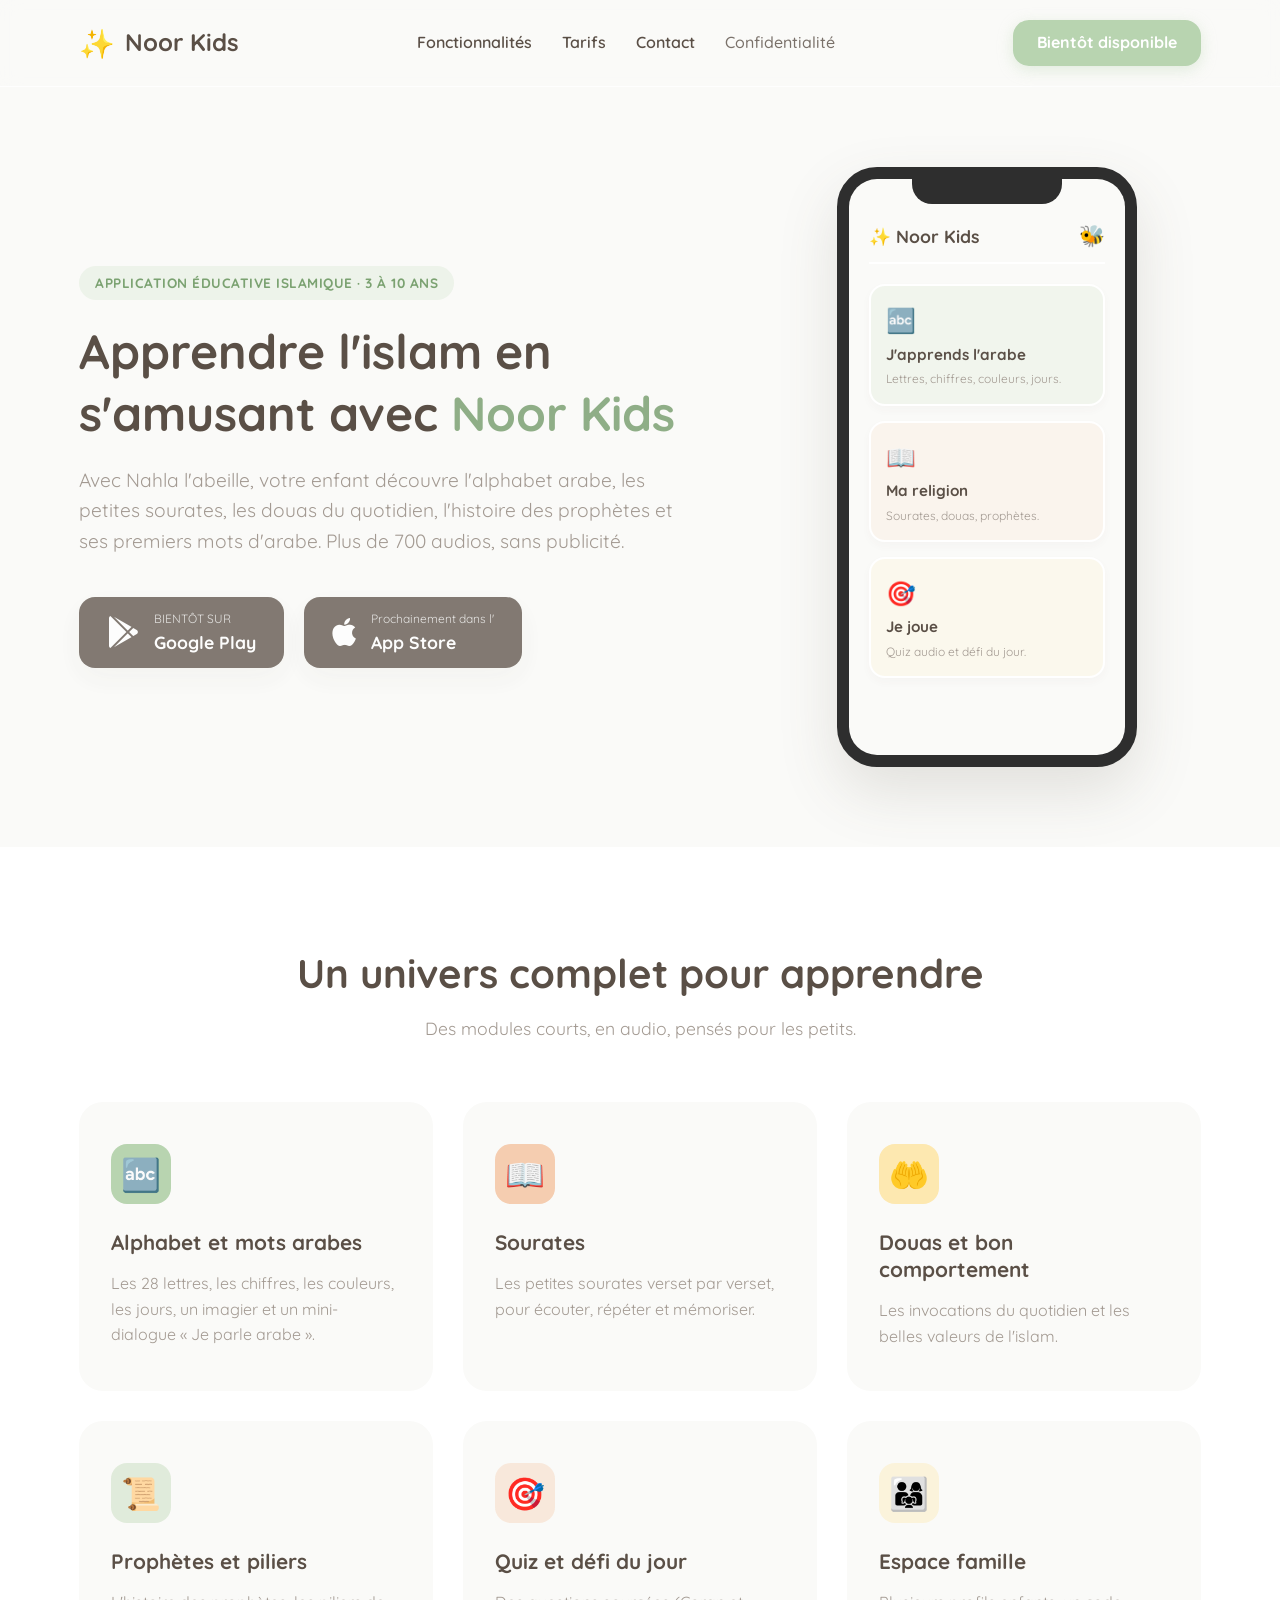
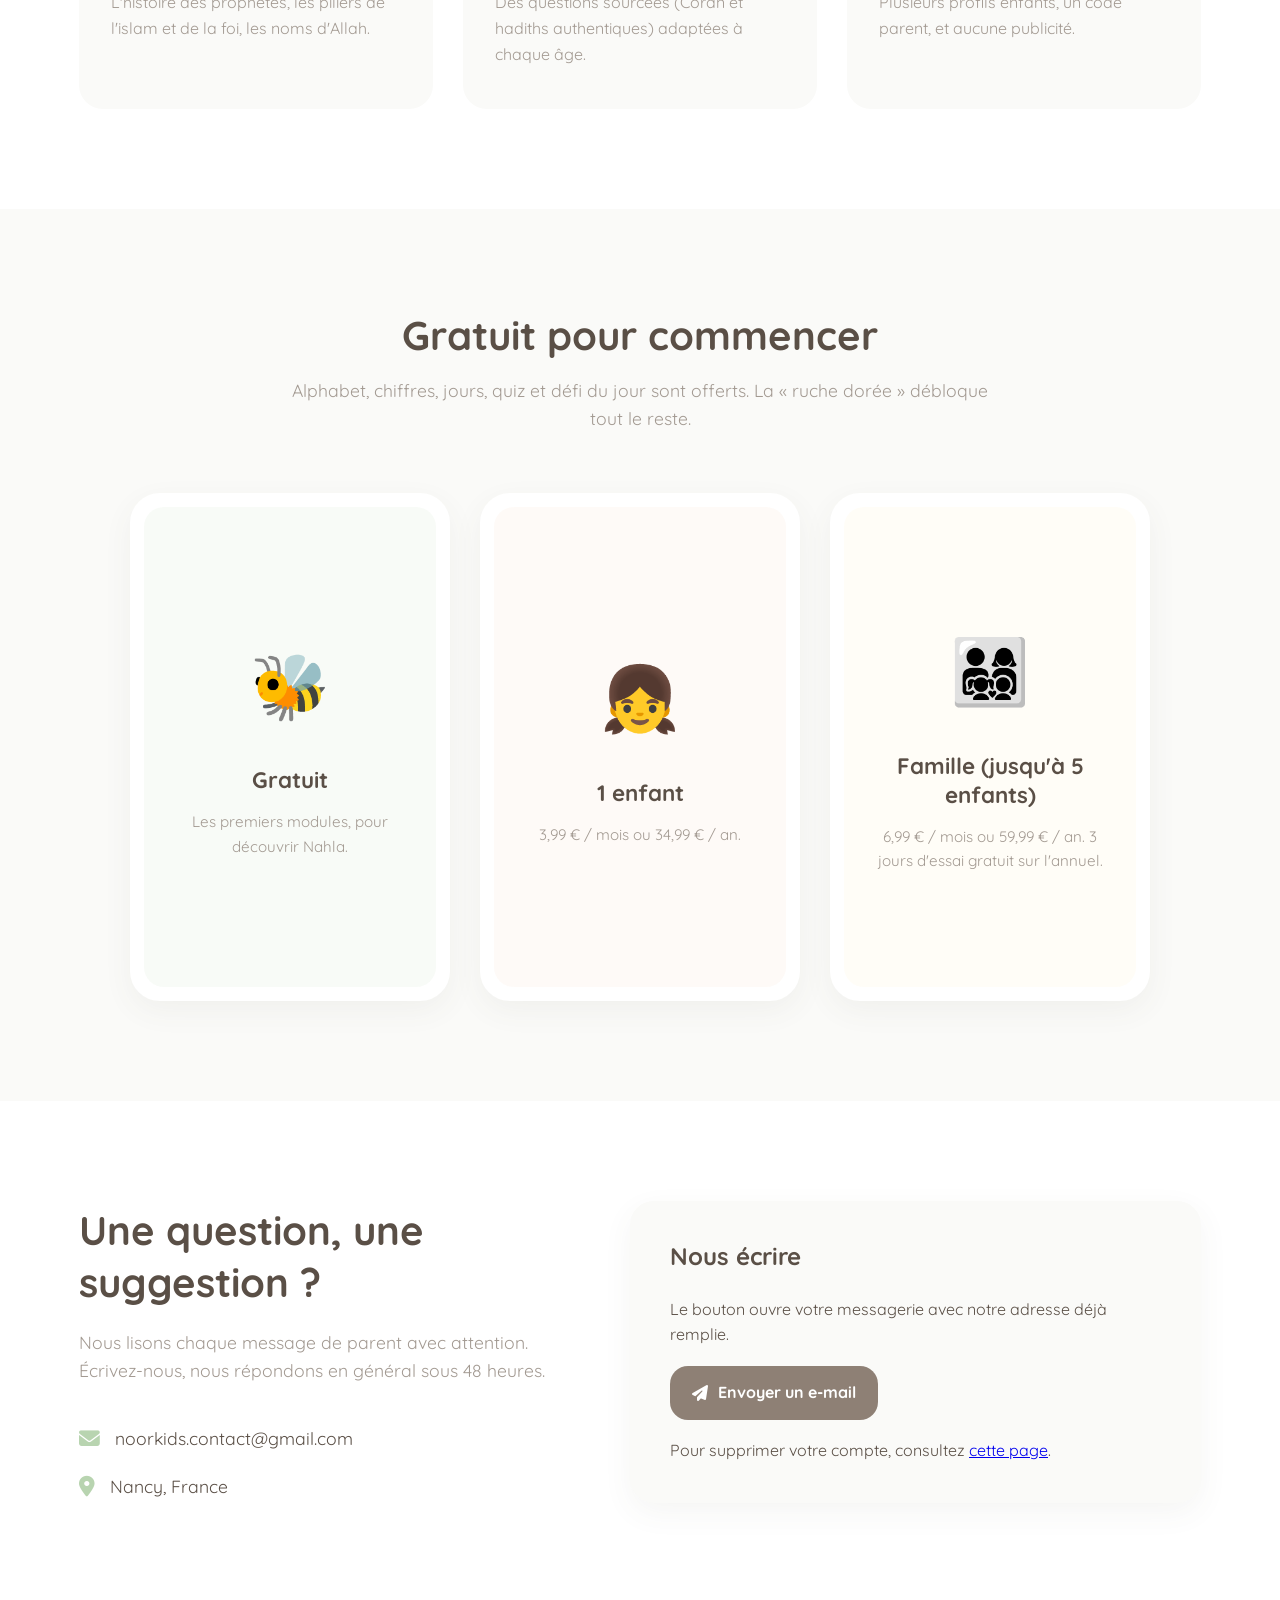
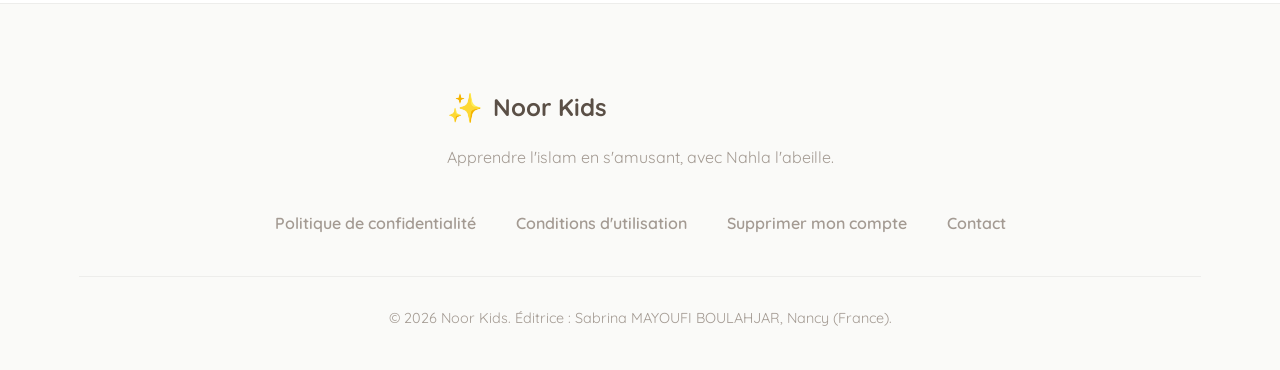
==== index.html @ 3c6b6955 "Site Noor Kids" ====
<!DOCTYPE html>
<html lang="fr">
<head>
    <meta charset="UTF-8">
    <meta name="viewport" content="width=device-width, initial-scale=1.0">
    <title>Noor Kids – Apprendre l'islam en s'amusant</title>
    <meta name="description" content="Noor Kids, l'application éducative pour les enfants de 3 à 10 ans : alphabet arabe, sourates, douas, prophètes, quiz audio. Sans publicité.">
    <link rel="preconnect" href="https://fonts.googleapis.com">
    <link rel="preconnect" href="https://fonts.gstatic.com" crossorigin>
    <link href="https://fonts.googleapis.com/css2?family=Quicksand:wght@500;600;700&display=swap" rel="stylesheet">
    <link rel="stylesheet" href="https://cdnjs.cloudflare.com/ajax/libs/font-awesome/6.4.0/css/all.min.css">
    <link rel="stylesheet" href="style.css">
</head>
<body>
    <header>
        <div class="container">
            <a href="index.html" class="logo" style="text-decoration:none">
                <div class="logo-icon">✨</div>
                <h1>Noor Kids</h1>
            </a>
            <nav>
                <a href="index.html#features">Fonctionnalités</a>
                <a href="index.html#tarifs">Tarifs</a>
                <a href="index.html#support">Contact</a>
                <a href="privacy.html" class="nav-link-secondary">Confidentialité</a>
            </nav>
            <a href="index.html#download" class="btn-cta-nav">Bientôt disponible</a>
        </div>
    </header>

    <section class="hero">
        <div class="container">
            <div class="hero-content">
                <span class="badge">Application éducative islamique · 3 à 10 ans</span>
                <h2>Apprendre l'islam en s'amusant avec <span>Noor Kids</span></h2>
                <p>Avec Nahla l'abeille, votre enfant découvre l'alphabet arabe, les petites sourates, les douas du quotidien, l'histoire des prophètes et ses premiers mots d'arabe. Plus de 700 audios, sans publicité.</p>
                <div class="hero-actions" id="download">
                    <span class="btn-playstore store-soon">
                        <i class="fab fa-google-play"></i>
                        <div class="btn-text"><span>BIENTÔT SUR</span><strong>Google Play</strong></div>
                    </span>
                    <span class="btn-appstore store-soon">
                        <i class="fab fa-apple"></i>
                        <div class="btn-text"><span>Prochainement dans l'</span><strong>App Store</strong></div>
                    </span>
                </div>
            </div>
            <div class="hero-image">
                <div class="phone-mockup">
                    <div class="phone-screen">
                        <div class="app-header">
                            <span class="app-title">✨ Noor Kids</span>
                            <div class="app-avatar">🐝</div>
                        </div>
                        <div class="app-body">
                            <div class="app-card card-green"><span class="card-icon">🔤</span><h3>J'apprends l'arabe</h3><p>Lettres, chiffres, couleurs, jours.</p></div>
                            <div class="app-card card-peach"><span class="card-icon">📖</span><h3>Ma religion</h3><p>Sourates, douas, prophètes.</p></div>
                            <div class="app-card card-honey"><span class="card-icon">🎯</span><h3>Je joue</h3><p>Quiz audio et défi du jour.</p></div>
                        </div>
                    </div>
                </div>
            </div>
        </div>
    </section>

    <section id="features" class="features">
        <div class="container">
            <div class="section-title">
                <h2>Un univers complet pour apprendre</h2>
                <p>Des modules courts, en audio, pensés pour les petits.</p>
            </div>
            <div class="features-grid">
                <div class="feature-card"><div class="feature-icon bg-green">🔤</div><h3>Alphabet et mots arabes</h3><p>Les 28 lettres, les chiffres, les couleurs, les jours, un imagier et un mini-dialogue « Je parle arabe ».</p></div>
                <div class="feature-card"><div class="feature-icon bg-peach">📖</div><h3>Sourates</h3><p>Les petites sourates verset par verset, pour écouter, répéter et mémoriser.</p></div>
                <div class="feature-card"><div class="feature-icon bg-honey">🤲</div><h3>Douas et bon comportement</h3><p>Les invocations du quotidien et les belles valeurs de l'islam.</p></div>
                <div class="feature-card"><div class="feature-icon bg-green-light">📜</div><h3>Prophètes et piliers</h3><p>L'histoire des prophètes, les piliers de l'islam et de la foi, les noms d'Allah.</p></div>
                <div class="feature-card"><div class="feature-icon bg-peach-light">🎯</div><h3>Quiz et défi du jour</h3><p>Des questions sourcées (Coran et hadiths authentiques) adaptées à chaque âge.</p></div>
                <div class="feature-card"><div class="feature-icon bg-honey-light">👨‍👩‍👧</div><h3>Espace famille</h3><p>Plusieurs profils enfants, un code parent, et aucune publicité.</p></div>
            </div>
        </div>
    </section>

    <section id="tarifs" class="screenshots">
        <div class="container">
            <div class="section-title">
                <h2>Gratuit pour commencer</h2>
                <p>Alphabet, chiffres, jours, quiz et défi du jour sont offerts. La « ruche dorée » débloque tout le reste.</p>
            </div>
            <div class="screenshots-slider">
                <div class="screenshot-item"><div class="mockup-frame"><div class="screenshot-content bg-green-soft"><span class="screen-emoji">🐝</span><h4>Gratuit</h4><p>Les premiers modules, pour découvrir Nahla.</p></div></div></div>
                <div class="screenshot-item"><div class="mockup-frame"><div class="screenshot-content bg-peach-soft"><span class="screen-emoji">👧</span><h4>1 enfant</h4><p>3,99 € / mois ou 34,99 € / an.</p></div></div></div>
                <div class="screenshot-item"><div class="mockup-frame"><div class="screenshot-content bg-honey-soft"><span class="screen-emoji">👨‍👩‍👧‍👦</span><h4>Famille (jusqu'à 5 enfants)</h4><p>6,99 € / mois ou 59,99 € / an. 3 jours d'essai gratuit sur l'annuel.</p></div></div></div>
            </div>
        </div>
    </section>

    <section id="support" class="support">
        <div class="container">
            <div class="support-wrapper">
                <div class="support-info">
                    <h2>Une question, une suggestion ?</h2>
                    <p>Nous lisons chaque message de parent avec attention. Écrivez-nous, nous répondons en général sous 48 heures.</p>
                    <div class="contact-details">
                        <div class="contact-item"><i class="fas fa-envelope"></i><span>noorkids.contact@gmail.com</span></div>
                        <div class="contact-item"><i class="fas fa-map-marker-alt"></i><span>Nancy, France</span></div>
                    </div>
                </div>
                <div class="support-form">
                    <h3>Nous écrire</h3>
                    <p style="margin-bottom:18px">Le bouton ouvre votre messagerie avec notre adresse déjà remplie.</p>
                    <a class="btn-mail" href="mailto:noorkids.contact@gmail.com?subject=Noor%20Kids"><i class="fas fa-paper-plane"></i> Envoyer un e-mail</a>
                    <p style="margin-top:18px">Pour supprimer votre compte, consultez <a href="suppression-compte.html">cette page</a>.</p>
                </div>
            </div>
        </div>
    </section>

    <footer>
        <div class="container">
            <div class="footer-brand">
                <div class="logo">
                    <div class="logo-icon">✨</div>
                    <h2>Noor Kids</h2>
                </div>
                <p>Apprendre l'islam en s'amusant, avec Nahla l'abeille.</p>
            </div>
            <div class="footer-links">
                <a href="privacy.html">Politique de confidentialité</a>
                <a href="terms.html">Conditions d'utilisation</a>
                <a href="suppression-compte.html">Supprimer mon compte</a>
                <a href="index.html#support">Contact</a>
            </div>
            <div class="footer-copy">
                <p>&copy; 2026 Noor Kids. Éditrice : Sabrina MAYOUFI BOULAHJAR, Nancy (France).</p>
            </div>
        </div>
    </footer>
</body>
</html>
---- style.css ----
/* Reset and General Styles */
* {
    margin: 0;
    padding: 0;
    box-sizing: border-box;
}

:root {
    --color-green: #b8d4b0;
    --color-peach: #f5cdb0;
    --color-honey: #fde8b0;
    --color-taupe: #8e8075;
    
    --color-white: #ffffff;
    --color-offwhite: #fafaf8;
    --color-text: #5a4f46;
    --color-text-light: #a39a92;
    
    --color-success: #b8d4b0;
    --color-warning: #f0a830;
    --color-error: #e07060;
    
    --font-main: 'Quicksand', sans-serif;
    --border-radius-lg: 24px;
    --border-radius-md: 16px;
    --transition-smooth: all 0.3s cubic-bezier(0.4, 0, 0.2, 1);
    --shadow-soft: 0 10px 30px rgba(90, 79, 70, 0.06);
    --shadow-hover: 0 20px 40px rgba(90, 79, 70, 0.12);
}

html {
    scroll-behavior: smooth;
}

body {
    font-family: var(--font-main);
    color: var(--color-text);
    background-color: var(--color-offwhite);
    line-height: 1.6;
    overflow-x: hidden;
}

.container {
    width: 90%;
    max-width: 1200px;
    margin: 0 auto;
    padding: 0 15px;
}

/* Typography */
h1, h2, h3, h4 {
    font-weight: 700;
    line-height: 1.3;
}

/* Header & Navigation */
header {
    background-color: rgba(250, 250, 248, 0.85);
    backdrop-filter: blur(10px);
    position: sticky;
    top: 0;
    z-index: 1000;
    padding: 20px 0;
    border-bottom: 1px solid rgba(255, 255, 255, 0.8);
    transition: var(--transition-smooth);
}

header .container {
    display: flex;
    justify-content: space-between;
    align-items: center;
}

.logo {
    display: flex;
    align-items: center;
    gap: 10px;
    text-decoration: none;
    color: var(--color-text);
}

.logo-icon {
    font-size: 1.8rem;
    animation: float 3s ease-in-out infinite;
}

.logo h1 {
    font-size: 1.5rem;
    color: var(--color-text);
}

nav {
    display: flex;
    gap: 30px;
    align-items: center;
}

nav a {
    text-decoration: none;
    color: var(--color-text);
    font-weight: 600;
    font-size: 1rem;
    transition: var(--transition-smooth);
    position: relative;
}

nav a::after {
    content: '';
    position: absolute;
    width: 0;
    height: 3px;
    bottom: -5px;
    left: 0;
    background-color: var(--color-green);
    border-radius: 2px;
    transition: var(--transition-smooth);
}

nav a:hover::after {
    width: 100%;
}

nav a:hover {
    color: var(--color-taupe);
}

.nav-link-secondary {
    opacity: 0.8;
    font-weight: 500;
}

.btn-cta-nav {
    background-color: var(--color-green);
    color: var(--color-white);
    text-decoration: none;
    padding: 10px 24px;
    border-radius: var(--border-radius-md);
    font-weight: 700;
    transition: var(--transition-smooth);
    box-shadow: 0 4px 15px rgba(184, 212, 176, 0.4);
}

.btn-cta-nav:hover {
    background-color: #a4c49b;
    transform: translateY(-2px);
    box-shadow: 0 6px 20px rgba(184, 212, 176, 0.6);
}

/* Hero Section */
.hero {
    padding: 80px 0;
    position: relative;
    overflow: hidden;
}

.hero .container {
    display: flex;
    align-items: center;
    gap: 50px;
}

.hero-content {
    flex: 1.2;
}

.badge {
    display: inline-block;
    background-color: rgba(184, 212, 176, 0.2);
    color: #7ba271;
    padding: 6px 16px;
    border-radius: 50px;
    font-weight: 700;
    font-size: 0.85rem;
    margin-bottom: 20px;
    text-transform: uppercase;
    letter-spacing: 0.5px;
}

.hero-content h2 {
    font-size: 3rem;
    margin-bottom: 20px;
    color: var(--color-text);
}

.hero-content h2 span {
    color: #8fae87;
    position: relative;
}

.hero-content p {
    font-size: 1.2rem;
    color: var(--color-text-light);
    margin-bottom: 40px;
    max-width: 600px;
}

.hero-actions {
    display: flex;
    gap: 20px;
}

.btn-appstore, .btn-playstore {
    display: flex;
    align-items: center;
    background-color: var(--color-text);
    color: var(--color-white);
    text-decoration: none;
    padding: 12px 28px;
    border-radius: var(--border-radius-md);
    gap: 15px;
    transition: var(--transition-smooth);
    box-shadow: var(--shadow-soft);
}

.btn-appstore:hover, .btn-playstore:hover {
    background-color: var(--color-taupe);
    transform: translateY(-3px);
    box-shadow: var(--shadow-hover);
}

.btn-appstore i, .btn-playstore i {
    font-size: 2rem;
}

.btn-text {
    display: flex;
    flex-direction: column;
}

.btn-text span {
    font-size: 0.75rem;
    opacity: 0.8;
}

.btn-text strong {
    font-size: 1.1rem;
    font-weight: 700;
}

.hero-image {
    flex: 0.8;
    display: flex;
    justify-content: center;
}

/* Phone Mockup */
.phone-mockup {
    width: 300px;
    height: 600px;
    background-color: #1e1e1e;
    border: 12px solid #2e2e2e;
    border-radius: 40px;
    box-shadow: 0 25px 60px rgba(90, 79, 70, 0.15);
    position: relative;
    overflow: hidden;
}

.phone-mockup::before {
    content: '';
    position: absolute;
    top: 0;
    left: 50%;
    transform: translateX(-50%);
    width: 150px;
    height: 25px;
    background-color: #2e2e2e;
    border-bottom-left-radius: 20px;
    border-bottom-right-radius: 20px;
    z-index: 10;
}

.phone-screen {
    width: 100%;
    height: 100%;
    background-color: var(--color-offwhite);
    padding: 40px 20px 20px 20px;
    display: flex;
    flex-direction: column;
    gap: 20px;
    overflow: hidden;
}

.app-header {
    display: flex;
    justify-content: space-between;
    align-items: center;
    border-bottom: 2px solid var(--color-white);
    padding-bottom: 10px;
}

.app-title {
    font-weight: 700;
    font-size: 1.1rem;
}

.app-avatar {
    font-size: 1.3rem;
}

.app-body {
    display: flex;
    flex-direction: column;
    gap: 15px;
}

.app-card {
    background-color: var(--color-white);
    border-radius: var(--border-radius-md);
    padding: 15px;
    box-shadow: 0 4px 10px rgba(90, 79, 70, 0.03);
    border: 2px solid var(--color-white);
    transition: var(--transition-smooth);
}

.app-card h3 {
    font-size: 0.95rem;
    margin: 5px 0;
}

.app-card p {
    font-size: 0.75rem;
    color: var(--color-text-light);
}

.card-icon {
    font-size: 1.5rem;
}

.card-green {
    background-color: rgba(184, 212, 176, 0.15);
}

.card-peach {
    background-color: rgba(245, 205, 176, 0.15);
}

.card-honey {
    background-color: rgba(253, 232, 176, 0.15);
}

/* Features Section */
.features {
    padding: 100px 0;
    background-color: var(--color-white);
}

.section-title {
    text-align: center;
    max-width: 700px;
    margin: 0 auto 60px auto;
}

.section-title h2 {
    font-size: 2.5rem;
    margin-bottom: 15px;
    color: var(--color-text);
}

.section-title p {
    font-size: 1.1rem;
    color: var(--color-text-light);
}

.features-grid {
    display: grid;
    grid-template-columns: repeat(auto-fit, minmax(320px, 1fr));
    gap: 30px;
}

.feature-card {
    background-color: var(--color-offwhite);
    border-radius: var(--border-radius-lg);
    padding: 40px 30px;
    transition: var(--transition-smooth);
    border: 2px solid transparent;
}

.feature-card:hover {
    transform: translateY(-5px);
    border-color: rgba(184, 212, 176, 0.3);
    box-shadow: var(--shadow-hover);
}

.feature-icon {
    width: 60px;
    height: 60px;
    border-radius: var(--border-radius-md);
    display: flex;
    align-items: center;
    justify-content: center;
    font-size: 2rem;
    margin-bottom: 25px;
}

.bg-green { background-color: var(--color-green); }
.bg-peach { background-color: var(--color-peach); }
.bg-honey { background-color: var(--color-honey); }

.bg-green-light { background-color: rgba(184, 212, 176, 0.4); }
.bg-peach-light { background-color: rgba(245, 205, 176, 0.4); }
.bg-honey-light { background-color: rgba(253, 232, 176, 0.4); }

.feature-card h3 {
    font-size: 1.3rem;
    margin-bottom: 15px;
}

.feature-card p {
    color: var(--color-text-light);
    font-size: 1rem;
}

/* Screenshots Section */
.screenshots {
    padding: 100px 0;
    background-color: var(--color-offwhite);
}

.screenshots-slider {
    display: flex;
    justify-content: center;
    gap: 30px;
    flex-wrap: wrap;
    margin-top: 40px;
}

.screenshot-item {
    flex: 1;
    min-width: 280px;
    max-width: 320px;
}

.mockup-frame {
    background-color: var(--color-white);
    border-radius: 30px;
    padding: 12px;
    box-shadow: var(--shadow-soft);
    border: 2px solid var(--color-white);
}

.screenshot-content {
    height: 480px;
    border-radius: 20px;
    display: flex;
    flex-direction: column;
    justify-content: center;
    align-items: center;
    text-align: center;
    padding: 30px;
    color: var(--color-text);
}

.bg-green-soft { background-color: rgba(184, 212, 176, 0.1); }
.bg-peach-soft { background-color: rgba(245, 205, 176, 0.1); }
.bg-honey-soft { background-color: rgba(253, 232, 176, 0.1); }

.screen-emoji {
    font-size: 4rem;
    margin-bottom: 30px;
    animation: pulse 2s infinite alternate;
}

.screenshot-content h4 {
    font-size: 1.4rem;
    margin-bottom: 15px;
}

.screenshot-content p {
    font-size: 0.95rem;
    color: var(--color-text-light);
}

/* Support & Contact Section */
.support {
    padding: 100px 0;
    background-color: var(--color-white);
}

.support-wrapper {
    display: flex;
    gap: 60px;
    align-items: center;
}

.support-info {
    flex: 1;
}

.support-info h2 {
    font-size: 2.5rem;
    margin-bottom: 20px;
}

.support-info p {
    font-size: 1.1rem;
    color: var(--color-text-light);
    margin-bottom: 40px;
}

.contact-details {
    display: flex;
    flex-direction: column;
    gap: 20px;
}

.contact-item {
    display: flex;
    align-items: center;
    gap: 15px;
    font-size: 1.1rem;
}

.contact-item i {
    color: var(--color-green);
    font-size: 1.3rem;
}

.support-form {
    flex: 1;
    background-color: var(--color-offwhite);
    padding: 40px;
    border-radius: var(--border-radius-lg);
    box-shadow: var(--shadow-soft);
}

.support-form h3 {
    margin-bottom: 25px;
    font-size: 1.5rem;
}

.form-group {
    margin-bottom: 20px;
}

.form-group label {
    display: block;
    font-weight: 600;
    margin-bottom: 8px;
    font-size: 0.9rem;
}

.form-group input, .form-group textarea {
    width: 100%;
    padding: 12px 16px;
    border-radius: var(--border-radius-md);
    border: 2px solid transparent;
    background-color: var(--color-white);
    font-family: var(--font-main);
    font-size: 1rem;
    color: var(--color-text);
    outline: none;
    transition: var(--transition-smooth);
}

.form-group input:focus, .form-group textarea:focus {
    border-color: var(--color-green);
    box-shadow: 0 0 10px rgba(184, 212, 176, 0.2);
}

.btn-submit {
    width: 100%;
    background-color: var(--color-green);
    color: var(--color-white);
    border: none;
    padding: 14px;
    border-radius: var(--border-radius-md);
    font-size: 1.1rem;
    font-weight: 700;
    cursor: pointer;
    font-family: var(--font-main);
    transition: var(--transition-smooth);
    box-shadow: 0 4px 15px rgba(184, 212, 176, 0.4);
}

.btn-submit:hover {
    background-color: #a4c49b;
    transform: translateY(-2px);
    box-shadow: 0 6px 20px rgba(184, 212, 176, 0.6);
}

/* Footer */
footer {
    background-color: var(--color-offwhite);
    padding: 80px 0 40px 0;
    border-top: 1px solid rgba(0, 0, 0, 0.05);
}

footer .container {
    display: flex;
    flex-direction: column;
    align-items: center;
    gap: 40px;
}

.footer-brand {
    text-align: center;
    max-width: 500px;
}

.footer-brand p {
    margin-top: 15px;
    color: var(--color-text-light);
}

.footer-links {
    display: flex;
    gap: 40px;
    flex-wrap: wrap;
    justify-content: center;
}

.footer-links a {
    text-decoration: none;
    color: var(--color-text-light);
    font-weight: 600;
    transition: var(--transition-smooth);
}

.footer-links a:hover {
    color: var(--color-text);
}

.footer-copy {
    border-top: 1px solid rgba(0, 0, 0, 0.05);
    width: 100%;
    padding-top: 30px;
    text-align: center;
    font-size: 0.9rem;
    color: var(--color-text-light);
}

/* Animations */
@keyframes float {
    0% { transform: translateY(0px); }
    50% { transform: translateY(-10px); }
    100% { transform: translateY(0px); }
}

@keyframes pulse {
    0% { transform: scale(1); }
    100% { transform: scale(1.08); }
}

/* Responsive Design */
@media (max-width: 992px) {
    .hero .container {
        flex-direction: column;
        text-align: center;
    }
    
    .hero-content p {
        margin-left: auto;
        margin-right: auto;
    }
    
    .hero-actions {
        justify-content: center;
    }
    
    .support-wrapper {
        flex-direction: column;
        gap: 40px;
    }
    
    .support-info {
        text-align: center;
    }
    
    .contact-details {
        align-items: center;
    }
}

@media (max-width: 768px) {
    header .container {
        flex-direction: column;
        gap: 20px;
    }
    
    nav {
        gap: 15px;
        flex-wrap: wrap;
        justify-content: center;
    }
    
    .hero-content h2 {
        font-size: 2.2rem;
    }
    
    .hero-actions {
        flex-direction: column;
        align-items: center;
    }
    
    .btn-appstore, .btn-playstore {
        width: 100%;
        max-width: 280px;
        justify-content: center;
    }
}

/* ===== Pages légales (confidentialité, conditions, suppression) ===== */
.page-content { padding: 70px 0; background-color: var(--color-white); }
.page-content h1 { margin-bottom: 10px; }
.page-content h2 { margin-top: 38px; margin-bottom: 14px; color: var(--color-text); }
.page-content p, .page-content ul, .page-content ol { margin-bottom: 18px; font-size: 1.05rem; color: var(--color-text-light); line-height: 1.7; }
.page-content ul, .page-content ol { padding-left: 22px; }
.page-content li { margin-bottom: 8px; }
.page-content table { width: 100%; border-collapse: collapse; margin-bottom: 22px; font-size: 0.98rem; }
.page-content th, .page-content td { text-align: left; padding: 10px 12px; border-bottom: 1px solid #eee6df; vertical-align: top; color: var(--color-text-light); }
.page-content th { color: var(--color-text); background: rgba(253, 232, 176, 0.35); }
.updated { font-weight: 700; color: var(--color-text); }
.back-home { display: inline-flex; align-items: center; gap: 10px; color: var(--color-green); text-decoration: none; font-weight: 700; margin-bottom: 26px; }
.back-home:hover { color: var(--color-taupe); }
.note-box { background: rgba(253, 232, 176, 0.45); border-radius: 18px; padding: 18px 20px; margin: 20px 0; color: var(--color-text); }
.btn-mail { display: inline-flex; align-items: center; gap: 10px; background: var(--color-taupe, #8e8075); color: #fff; padding: 14px 22px; border-radius: 18px; text-decoration: none; font-weight: 700; }
.btn-mail:hover { opacity: 0.9; }
.store-soon { opacity: 0.75; cursor: default; }
@media (max-width: 640px) { .page-content { padding: 40px 0; } .page-content table { font-size: 0.9rem; } }
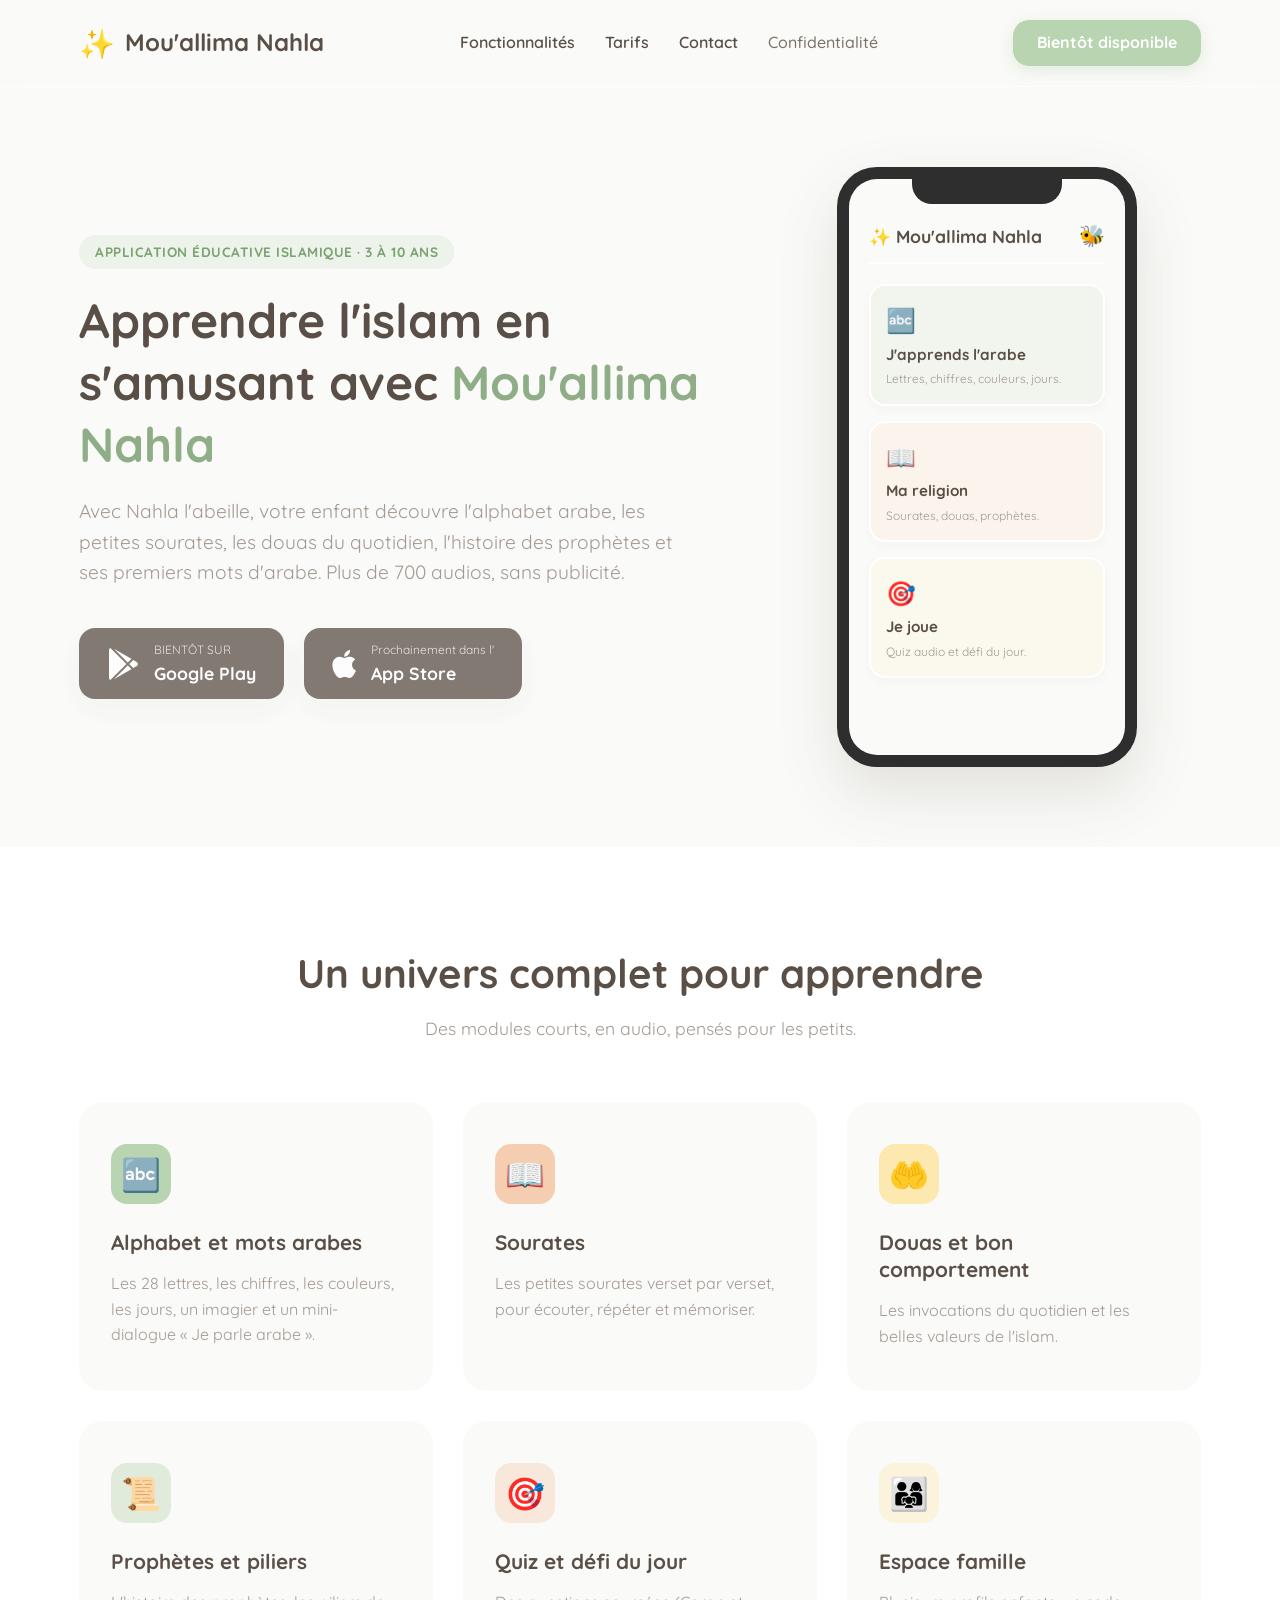
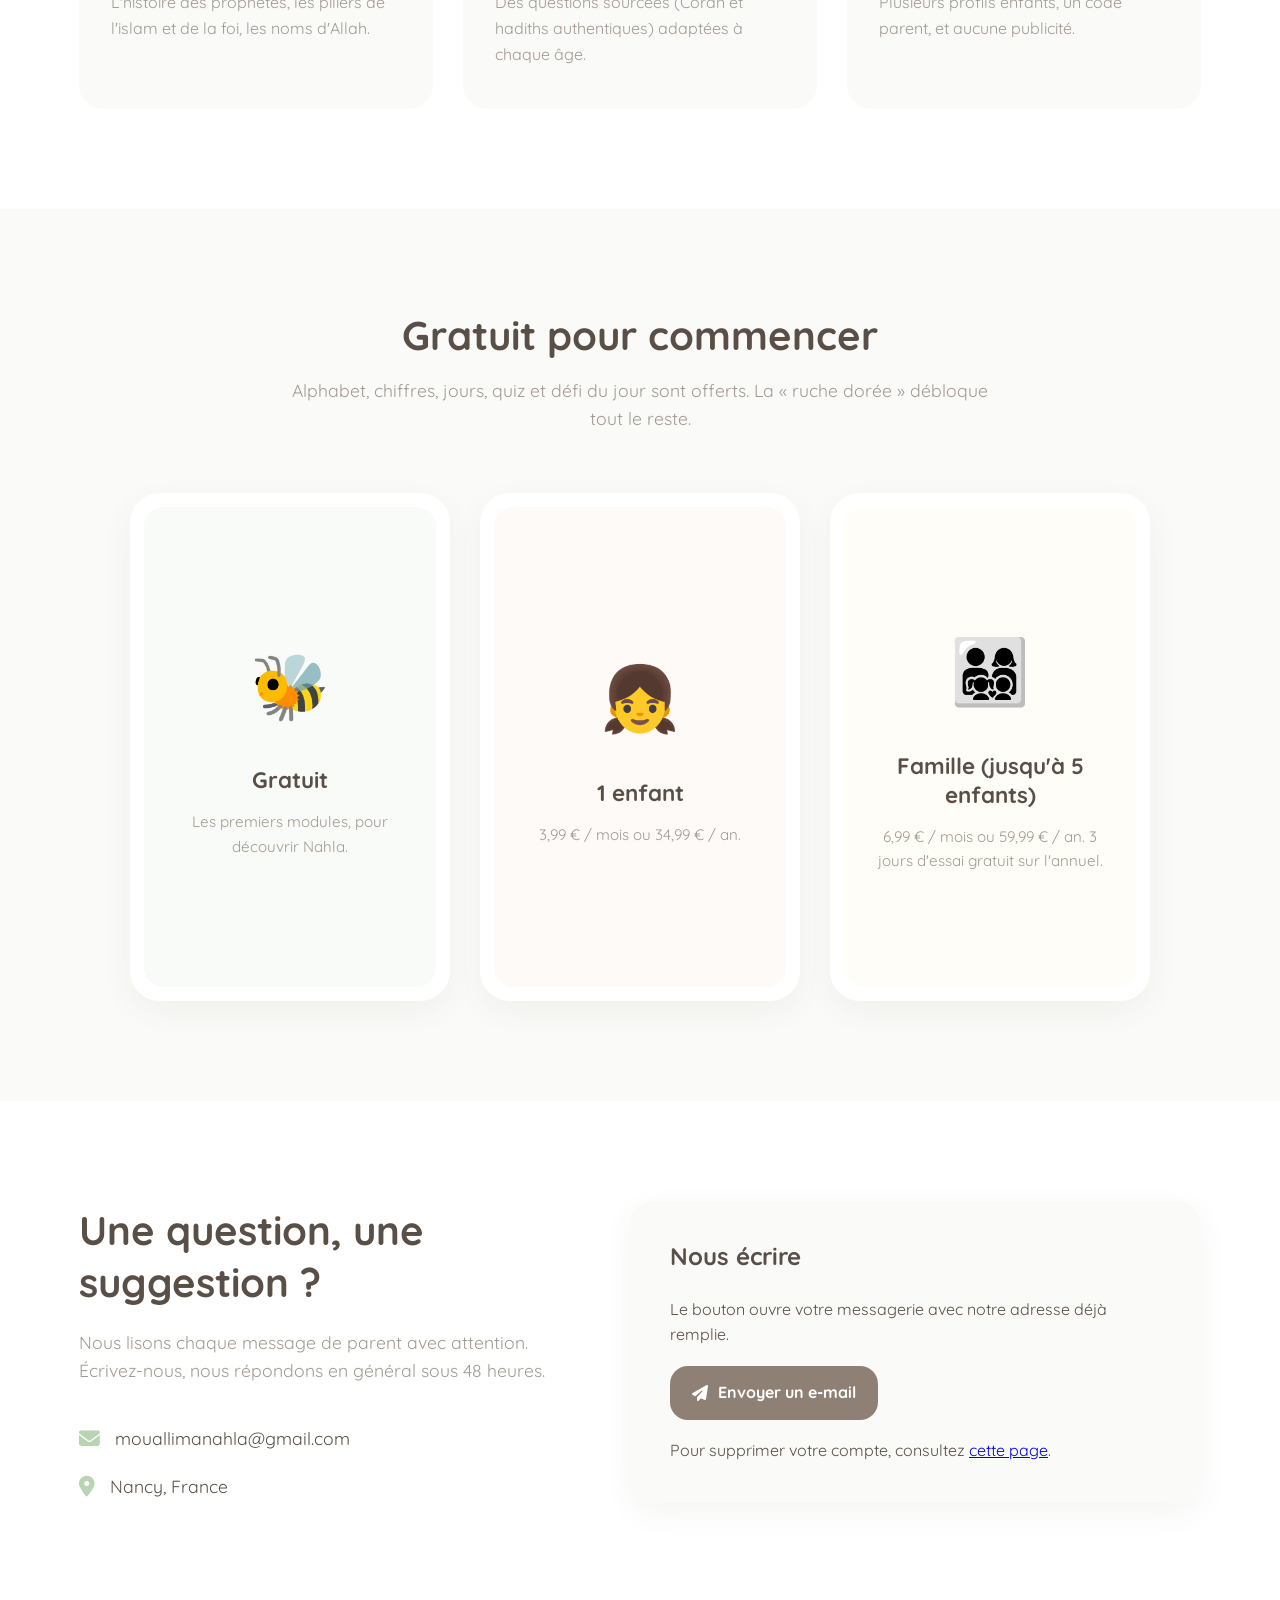
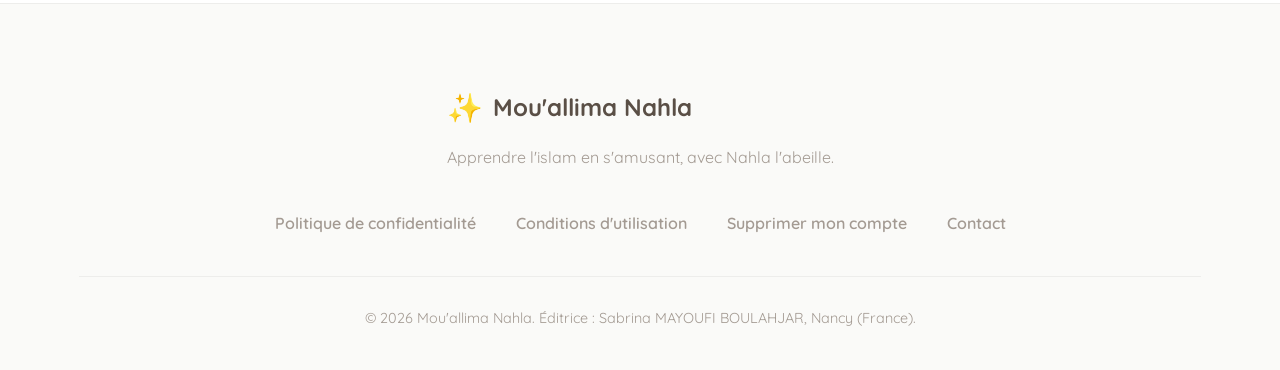
==== commit 8de04e1e: "Nouveau nom Mou'allima Nahla et nouvelle adresse de contact" ====
--- a/index.html
+++ b/index.html
@@ -3,8 +3,8 @@
 <head>
     <meta charset="UTF-8">
     <meta name="viewport" content="width=device-width, initial-scale=1.0">
-    <title>Noor Kids – Apprendre l'islam en s'amusant</title>
-    <meta name="description" content="Noor Kids, l'application éducative pour les enfants de 3 à 10 ans : alphabet arabe, sourates, douas, prophètes, quiz audio. Sans publicité.">
+    <title>Mou'allima Nahla – Apprendre l'islam en s'amusant</title>
+    <meta name="description" content="Mou'allima Nahla, l'application éducative pour les enfants de 3 à 10 ans : alphabet arabe, sourates, douas, prophètes, quiz audio. Sans publicité.">
     <link rel="preconnect" href="https://fonts.googleapis.com">
     <link rel="preconnect" href="https://fonts.gstatic.com" crossorigin>
     <link href="https://fonts.googleapis.com/css2?family=Quicksand:wght@500;600;700&display=swap" rel="stylesheet">
@@ -16,7 +16,7 @@
         <div class="container">
             <a href="index.html" class="logo" style="text-decoration:none">
                 <div class="logo-icon">✨</div>
-                <h1>Noor Kids</h1>
+                <h1>Mou'allima Nahla</h1>
             </a>
             <nav>
                 <a href="index.html#features">Fonctionnalités</a>
@@ -32,7 +32,7 @@
         <div class="container">
             <div class="hero-content">
                 <span class="badge">Application éducative islamique · 3 à 10 ans</span>
-                <h2>Apprendre l'islam en s'amusant avec <span>Noor Kids</span></h2>
+                <h2>Apprendre l'islam en s'amusant avec <span>Mou'allima Nahla</span></h2>
                 <p>Avec Nahla l'abeille, votre enfant découvre l'alphabet arabe, les petites sourates, les douas du quotidien, l'histoire des prophètes et ses premiers mots d'arabe. Plus de 700 audios, sans publicité.</p>
                 <div class="hero-actions" id="download">
                     <span class="btn-playstore store-soon">
@@ -49,7 +49,7 @@
                 <div class="phone-mockup">
                     <div class="phone-screen">
                         <div class="app-header">
-                            <span class="app-title">✨ Noor Kids</span>
+                            <span class="app-title">✨ Mou'allima Nahla</span>
                             <div class="app-avatar">🐝</div>
                         </div>
                         <div class="app-body">
@@ -101,14 +101,14 @@
                     <h2>Une question, une suggestion ?</h2>
                     <p>Nous lisons chaque message de parent avec attention. Écrivez-nous, nous répondons en général sous 48 heures.</p>
                     <div class="contact-details">
-                        <div class="contact-item"><i class="fas fa-envelope"></i><span>noorkids.contact@gmail.com</span></div>
+                        <div class="contact-item"><i class="fas fa-envelope"></i><span>mouallimanahla@gmail.com</span></div>
                         <div class="contact-item"><i class="fas fa-map-marker-alt"></i><span>Nancy, France</span></div>
                     </div>
                 </div>
                 <div class="support-form">
                     <h3>Nous écrire</h3>
                     <p style="margin-bottom:18px">Le bouton ouvre votre messagerie avec notre adresse déjà remplie.</p>
-                    <a class="btn-mail" href="mailto:noorkids.contact@gmail.com?subject=Noor%20Kids"><i class="fas fa-paper-plane"></i> Envoyer un e-mail</a>
+                    <a class="btn-mail" href="mailto:mouallimanahla@gmail.com?subject=Noor%20Kids"><i class="fas fa-paper-plane"></i> Envoyer un e-mail</a>
                     <p style="margin-top:18px">Pour supprimer votre compte, consultez <a href="suppression-compte.html">cette page</a>.</p>
                 </div>
             </div>
@@ -120,7 +120,7 @@
             <div class="footer-brand">
                 <div class="logo">
                     <div class="logo-icon">✨</div>
-                    <h2>Noor Kids</h2>
+                    <h2>Mou'allima Nahla</h2>
                 </div>
                 <p>Apprendre l'islam en s'amusant, avec Nahla l'abeille.</p>
             </div>
@@ -131,7 +131,7 @@
                 <a href="index.html#support">Contact</a>
             </div>
             <div class="footer-copy">
-                <p>&copy; 2026 Noor Kids. Éditrice : Sabrina MAYOUFI BOULAHJAR, Nancy (France).</p>
+                <p>&copy; 2026 Mou'allima Nahla. Éditrice : Sabrina MAYOUFI BOULAHJAR, Nancy (France).</p>
             </div>
         </div>
     </footer>
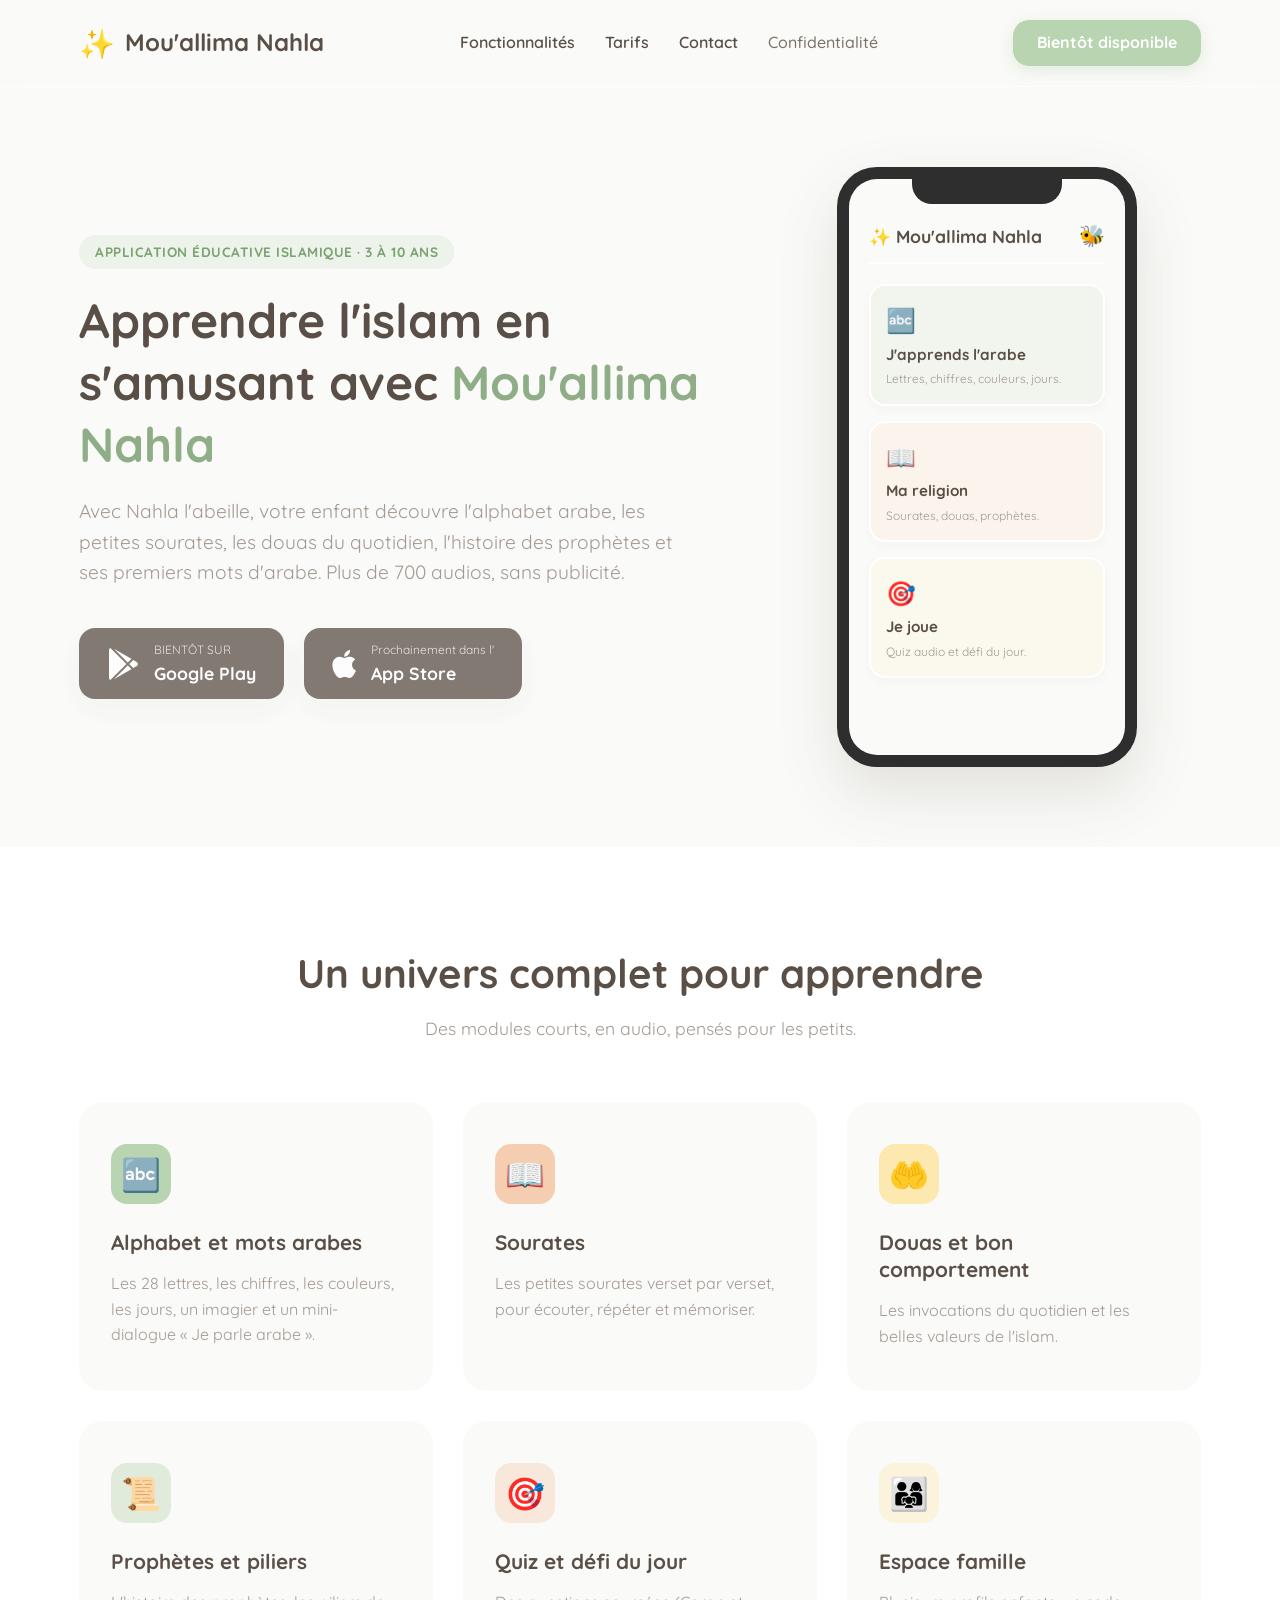
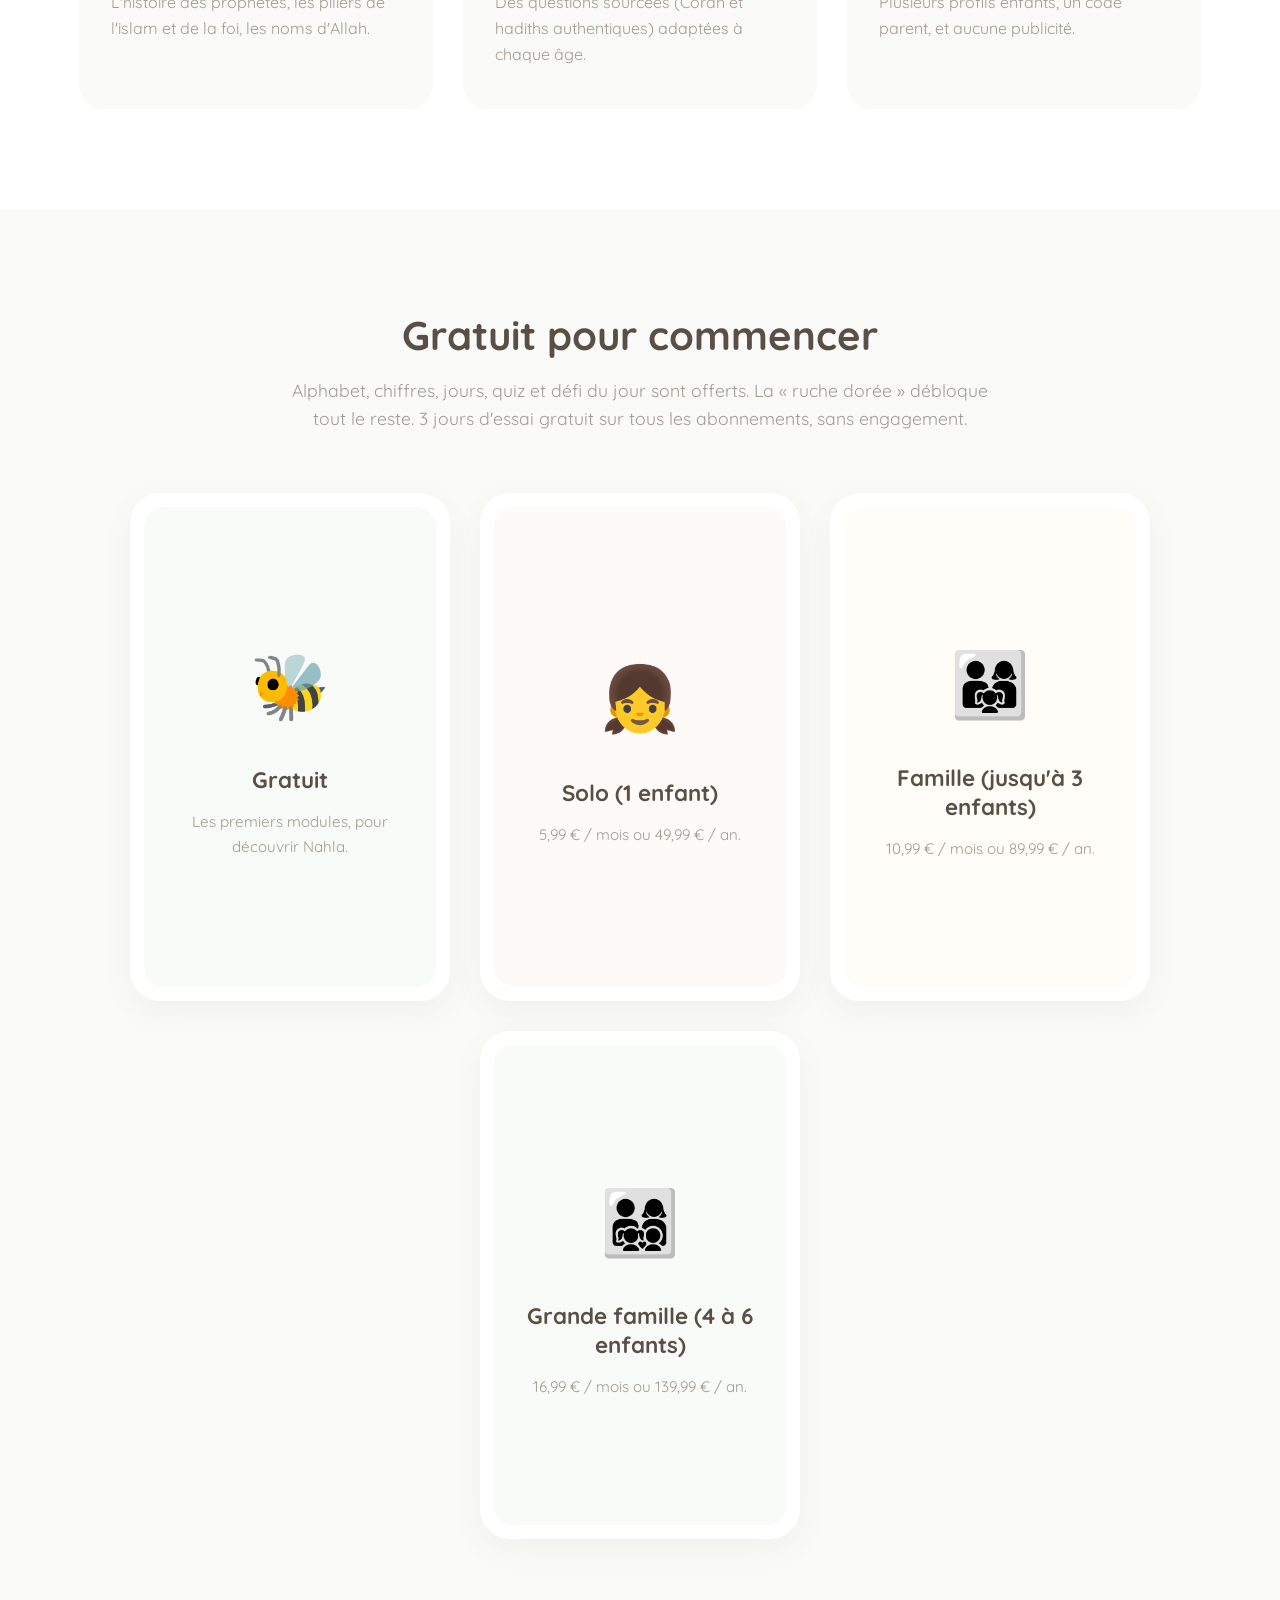
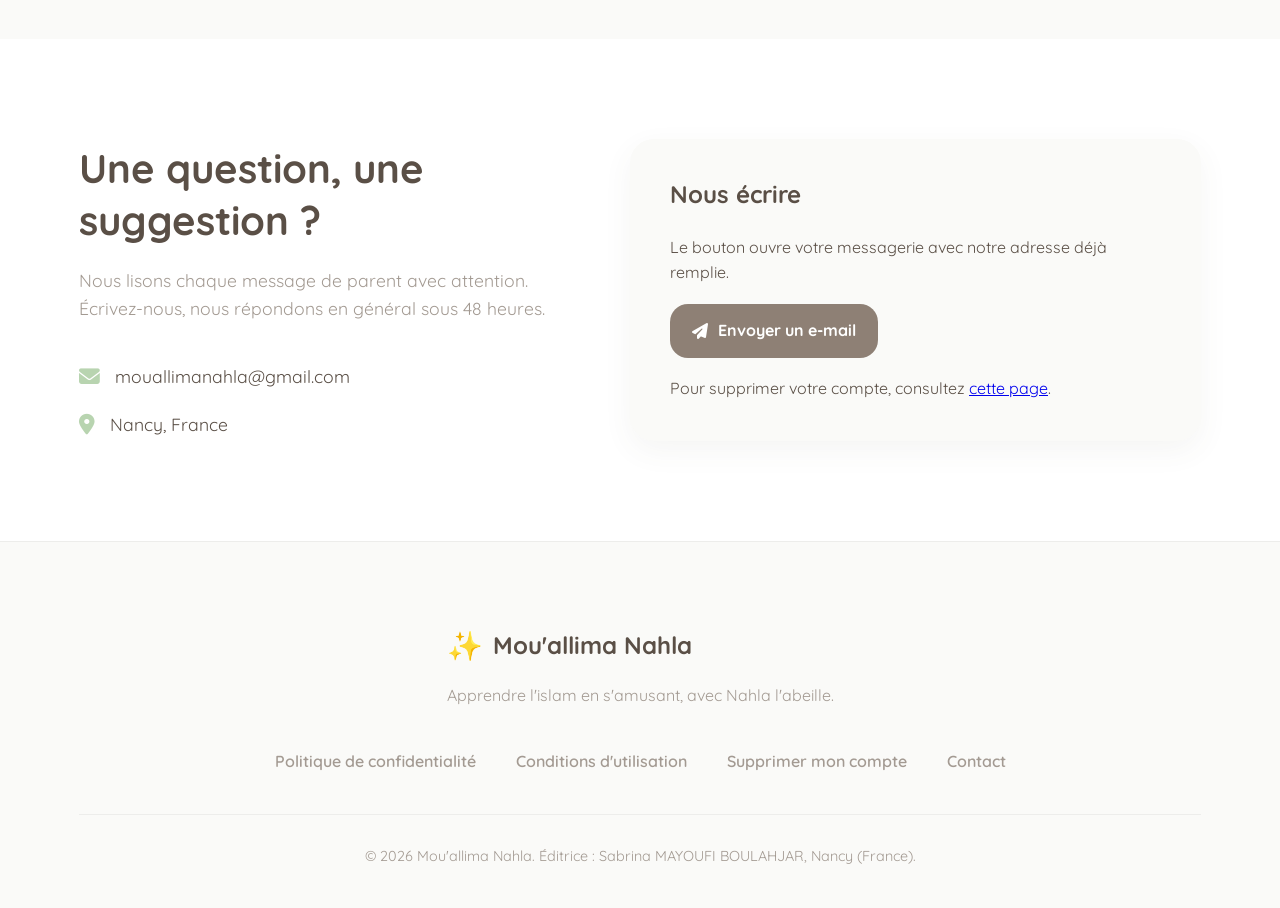
==== commit 32e508f8: "Correction tarifs: 3 paliers (Solo/Famille/Grande famille)" ====
--- a/index.html
+++ b/index.html
@@ -84,12 +84,13 @@
         <div class="container">
             <div class="section-title">
                 <h2>Gratuit pour commencer</h2>
-                <p>Alphabet, chiffres, jours, quiz et défi du jour sont offerts. La « ruche dorée » débloque tout le reste.</p>
+                <p>Alphabet, chiffres, jours, quiz et défi du jour sont offerts. La « ruche dorée » débloque tout le reste. 3 jours d'essai gratuit sur tous les abonnements, sans engagement.</p>
             </div>
             <div class="screenshots-slider">
                 <div class="screenshot-item"><div class="mockup-frame"><div class="screenshot-content bg-green-soft"><span class="screen-emoji">🐝</span><h4>Gratuit</h4><p>Les premiers modules, pour découvrir Nahla.</p></div></div></div>
-                <div class="screenshot-item"><div class="mockup-frame"><div class="screenshot-content bg-peach-soft"><span class="screen-emoji">👧</span><h4>1 enfant</h4><p>3,99 € / mois ou 34,99 € / an.</p></div></div></div>
-                <div class="screenshot-item"><div class="mockup-frame"><div class="screenshot-content bg-honey-soft"><span class="screen-emoji">👨‍👩‍👧‍👦</span><h4>Famille (jusqu'à 5 enfants)</h4><p>6,99 € / mois ou 59,99 € / an. 3 jours d'essai gratuit sur l'annuel.</p></div></div></div>
+                <div class="screenshot-item"><div class="mockup-frame"><div class="screenshot-content bg-peach-soft"><span class="screen-emoji">👧</span><h4>Solo (1 enfant)</h4><p>5,99 € / mois ou 49,99 € / an.</p></div></div></div>
+                <div class="screenshot-item"><div class="mockup-frame"><div class="screenshot-content bg-honey-soft"><span class="screen-emoji">👨‍👩‍👧</span><h4>Famille (jusqu'à 3 enfants)</h4><p>10,99 € / mois ou 89,99 € / an.</p></div></div></div>
+                <div class="screenshot-item"><div class="mockup-frame"><div class="screenshot-content bg-green-soft"><span class="screen-emoji">👨‍👩‍👧‍👦</span><h4>Grande famille (4 à 6 enfants)</h4><p>16,99 € / mois ou 139,99 € / an.</p></div></div></div>
             </div>
         </div>
     </section>
